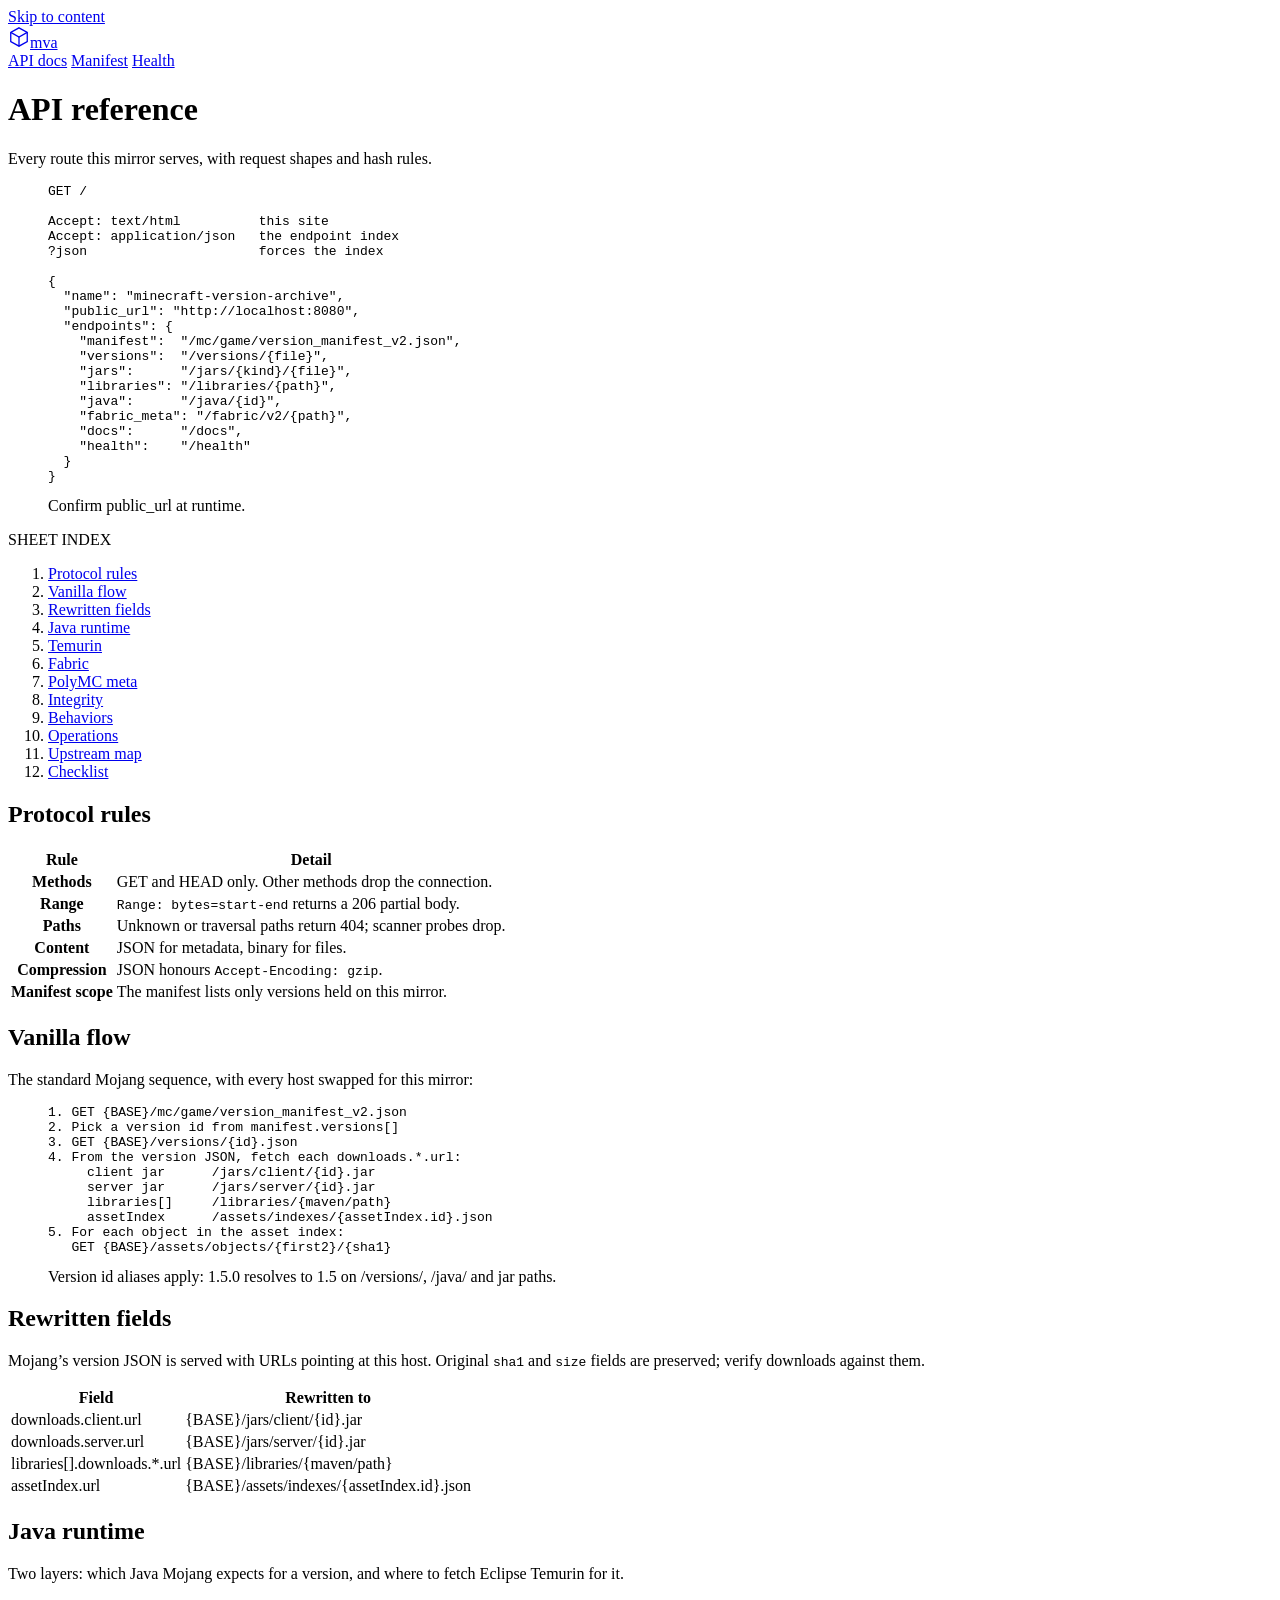
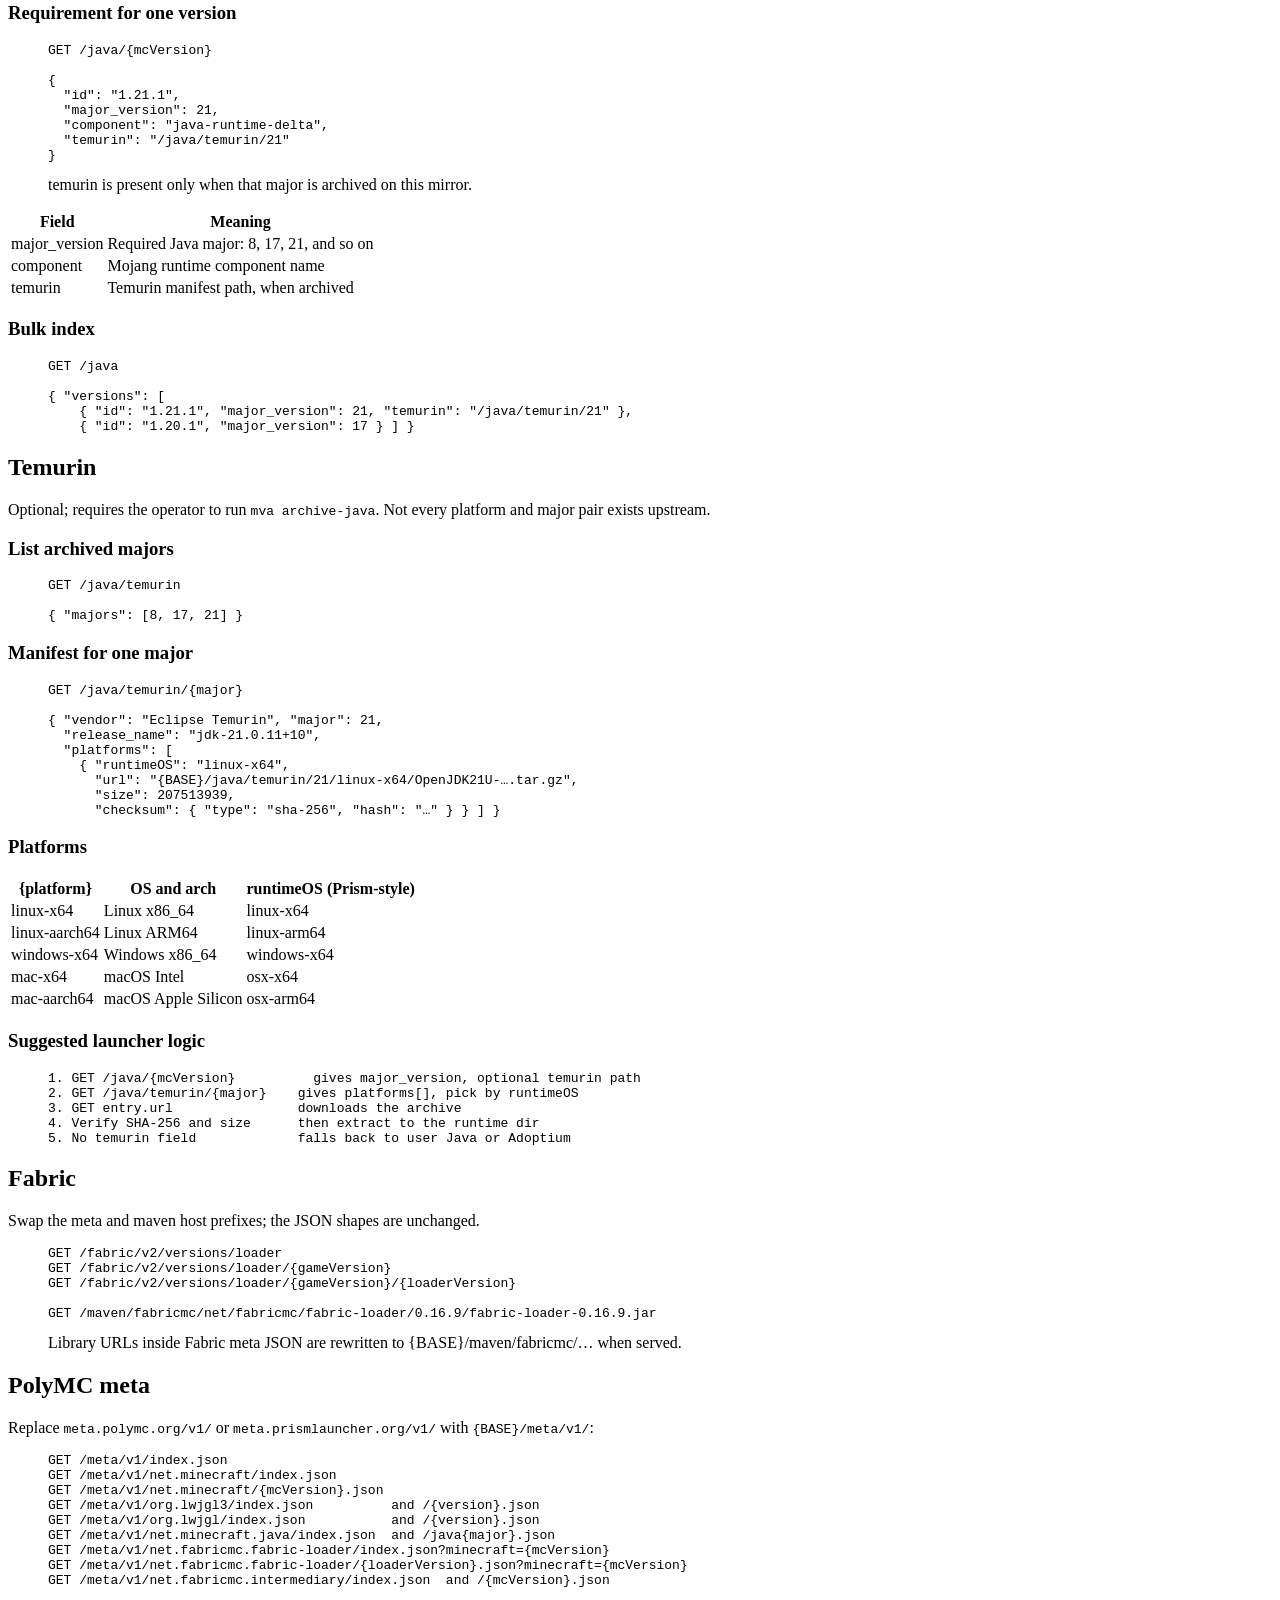
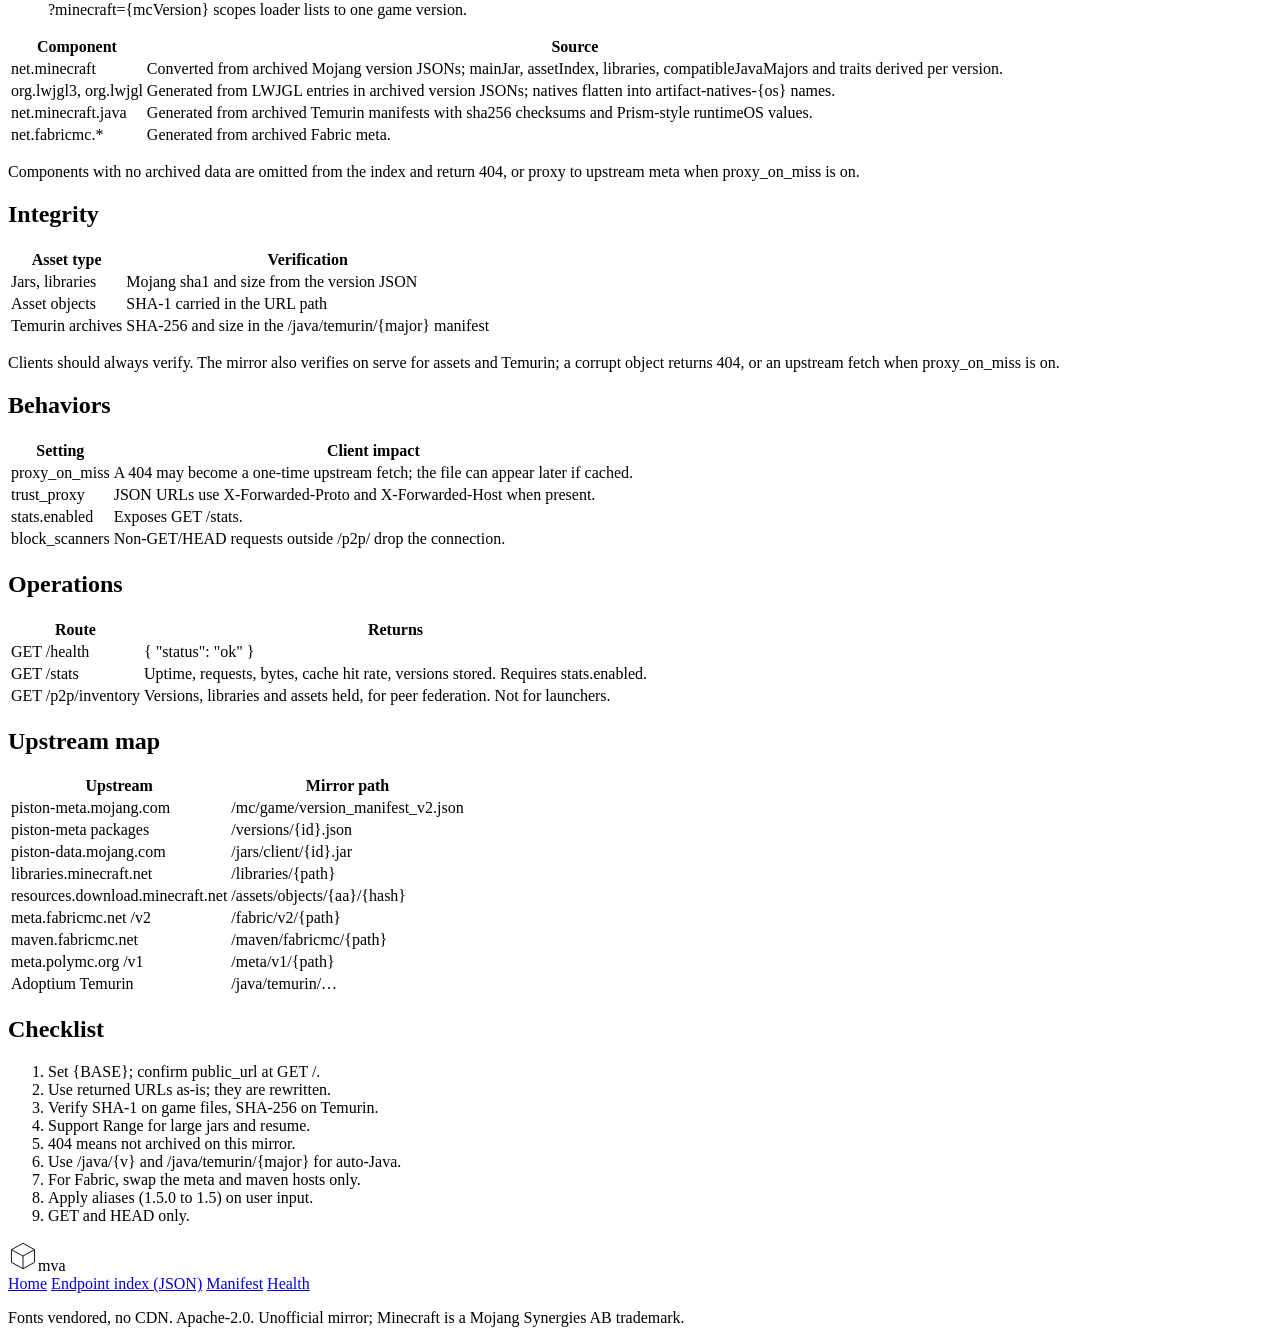
==== internal/server/web/docs.html @ 9196fa39 "Add embedded instance site and API docs Serve a self-contained page at / for browsers (JSON index ke" ====
<!doctype html>
<html lang="en">
<head>
<meta charset="utf-8">
<meta name="viewport" content="width=device-width, initial-scale=1">
<title>API reference · minecraft-version-archive</title>
<meta name="description" content="HTTP API reference for a minecraft-version-archive mirror: routes, response shapes, hash rules and launcher integration.">
<link rel="preload" href="/web/fonts/bungee-latin-400-normal.woff2" as="font" type="font/woff2" crossorigin>
<link rel="preload" href="/web/fonts/chivo-latin-400-normal.woff2" as="font" type="font/woff2" crossorigin>
<link rel="stylesheet" href="/web/site.css">
<link rel="icon" href="data:image/svg+xml,%3Csvg xmlns='http://www.w3.org/2000/svg' viewBox='0 0 24 24' fill='none' stroke='%23a9c8e8' stroke-width='1.4'%3E%3Cpath d='M12 2l9 5v10l-9 5-9-5V7z'/%3E%3Cpath d='M3 7l9 5 9-5'/%3E%3Cpath d='M12 12v10'/%3E%3C/svg%3E">
<script>document.documentElement.classList.add('js');</script>
</head>
<body>
<a class="skip" href="#main">Skip to content</a>

<nav class="nav">
  <div class="nav__bar">
    <a class="nav__home" href="/" aria-label="minecraft-version-archive home"><svg width="22" height="22" viewBox="0 0 24 24" fill="none" stroke="currentColor" stroke-width="1.4" aria-hidden="true"><path d="M12 2l9 5v10l-9 5-9-5V7z"/><path d="M3 7l9 5 9-5"/><path d="M12 12v10"/></svg>mva</a>
    <div class="nav__links">
      <a href="/docs" aria-current="page">API docs</a>
      <a href="/mc/game/version_manifest_v2.json">Manifest</a>
      <a href="/health">Health</a>
    </div>
  </div>
</nav>

<header class="doc-hero">
  <div class="container">
    <div class="doc-hero__grid">
      <div>
        <h1>API reference</h1>
        <p class="lead">Every route this mirror serves, with request shapes and hash rules.</p>
      </div>
      <figure class="fig crt">
        <pre>GET /

Accept: text/html          this site
Accept: application/json   the endpoint index
?json                      forces the index

{
  "name": "minecraft-version-archive",
  "public_url": "http://localhost:8080",
  "endpoints": {
    "manifest":  "/mc/game/version_manifest_v2.json",
    "versions":  "/versions/{file}",
    "jars":      "/jars/{kind}/{file}",
    "libraries": "/libraries/{path}",
    "java":      "/java/{id}",
    "fabric_meta": "/fabric/v2/{path}",
    "docs":      "/docs",
    "health":    "/health"
  }
}</pre>
        <figcaption>Confirm public_url at runtime.</figcaption>
      </figure>
    </div>
  </div>
</header>

<main id="main">
  <div class="container">
    <div class="doc-grid">
      <nav class="doc-rail" aria-label="Contents">
        <div class="doc-rail__title">SHEET INDEX</div>
        <ol>
          <li><a href="#protocol">Protocol rules</a></li>
          <li><a href="#vanilla">Vanilla flow</a></li>
          <li><a href="#rewrites">Rewritten fields</a></li>
          <li><a href="#java">Java runtime</a></li>
          <li><a href="#temurin">Temurin</a></li>
          <li><a href="#fabric">Fabric</a></li>
          <li><a href="#polymc">PolyMC meta</a></li>
          <li><a href="#integrity">Integrity</a></li>
          <li><a href="#behaviors">Behaviors</a></li>
          <li><a href="#operations">Operations</a></li>
          <li><a href="#cheatsheet">Upstream map</a></li>
          <li><a href="#checklist">Checklist</a></li>
        </ol>
      </nav>

      <div class="doc-body">

        <section id="protocol" aria-labelledby="h-protocol">
          <h2 id="h-protocol">Protocol rules</h2>
          <div class="spec-wrap">
            <table class="spec">
              <thead><tr><th scope="col">Rule</th><th scope="col">Detail</th></tr></thead>
              <tbody>
                <tr><th scope="row">Methods</th><td>GET and HEAD only. Other methods drop the connection.</td></tr>
                <tr><th scope="row">Range</th><td><code>Range: bytes=start-end</code> returns a 206 partial body.</td></tr>
                <tr><th scope="row">Paths</th><td>Unknown or traversal paths return 404; scanner probes drop.</td></tr>
                <tr><th scope="row">Content</th><td>JSON for metadata, binary for files.</td></tr>
                <tr><th scope="row">Compression</th><td>JSON honours <code>Accept-Encoding: gzip</code>.</td></tr>
                <tr><th scope="row">Manifest scope</th><td>The manifest lists only versions held on this mirror.</td></tr>
              </tbody>
            </table>
          </div>
        </section>

        <section id="vanilla" aria-labelledby="h-vanilla">
          <h2 id="h-vanilla">Vanilla flow</h2>
          <p>The standard Mojang sequence, with every host swapped for this mirror:</p>
          <figure class="fig crt">
            <pre>1. GET {BASE}/mc/game/version_manifest_v2.json
2. Pick a version id from manifest.versions[]
3. GET {BASE}/versions/{id}.json
4. From the version JSON, fetch each downloads.*.url:
     client jar      /jars/client/{id}.jar
     server jar      /jars/server/{id}.jar
     libraries[]     /libraries/{maven/path}
     assetIndex      /assets/indexes/{assetIndex.id}.json
5. For each object in the asset index:
   GET {BASE}/assets/objects/{first2}/{sha1}</pre>
            <figcaption>Version id aliases apply: 1.5.0 resolves to 1.5 on /versions/, /java/ and jar paths.</figcaption>
          </figure>
        </section>

        <section id="rewrites" aria-labelledby="h-rewrites">
          <h2 id="h-rewrites">Rewritten fields</h2>
          <p>Mojang’s version JSON is served with URLs pointing at this host. Original <code>sha1</code> and <code>size</code> fields are preserved; verify downloads against them.</p>
          <div class="spec-wrap">
            <table class="spec">
              <thead><tr><th scope="col">Field</th><th scope="col">Rewritten to</th></tr></thead>
              <tbody>
                <tr><td class="mono">downloads.client.url</td><td class="mono">{BASE}/jars/client/{id}.jar</td></tr>
                <tr><td class="mono">downloads.server.url</td><td class="mono">{BASE}/jars/server/{id}.jar</td></tr>
                <tr><td class="mono">libraries[].downloads.*.url</td><td class="mono">{BASE}/libraries/{maven/path}</td></tr>
                <tr><td class="mono">assetIndex.url</td><td class="mono">{BASE}/assets/indexes/{assetIndex.id}.json</td></tr>
              </tbody>
            </table>
          </div>
        </section>

        <section id="java" aria-labelledby="h-java">
          <h2 id="h-java">Java runtime</h2>
          <p>Two layers: which Java Mojang expects for a version, and where to fetch Eclipse Temurin for it.</p>
          <h3>Requirement for one version</h3>
          <figure class="fig crt">
            <pre>GET /java/{mcVersion}

{
  "id": "1.21.1",
  "major_version": 21,
  "component": "java-runtime-delta",
  "temurin": "/java/temurin/21"
}</pre>
            <figcaption>temurin is present only when that major is archived on this mirror.</figcaption>
          </figure>
          <div class="spec-wrap">
            <table class="spec">
              <thead><tr><th scope="col">Field</th><th scope="col">Meaning</th></tr></thead>
              <tbody>
                <tr><td class="mono">major_version</td><td>Required Java major: 8, 17, 21, and so on</td></tr>
                <tr><td class="mono">component</td><td>Mojang runtime component name</td></tr>
                <tr><td class="mono">temurin</td><td>Temurin manifest path, when archived</td></tr>
              </tbody>
            </table>
          </div>
          <h3>Bulk index</h3>
          <figure class="fig crt">
            <pre>GET /java

{ "versions": [
    { "id": "1.21.1", "major_version": 21, "temurin": "/java/temurin/21" },
    { "id": "1.20.1", "major_version": 17 } ] }</pre>
          </figure>
        </section>

        <section id="temurin" aria-labelledby="h-temurin">
          <h2 id="h-temurin">Temurin</h2>
          <p>Optional; requires the operator to run <code>mva archive-java</code>. Not every platform and major pair exists upstream.</p>
          <h3>List archived majors</h3>
          <figure class="fig crt"><pre>GET /java/temurin

{ "majors": [8, 17, 21] }</pre></figure>
          <h3>Manifest for one major</h3>
          <figure class="fig crt">
            <pre>GET /java/temurin/{major}

{ "vendor": "Eclipse Temurin", "major": 21,
  "release_name": "jdk-21.0.11+10",
  "platforms": [
    { "runtimeOS": "linux-x64",
      "url": "{BASE}/java/temurin/21/linux-x64/OpenJDK21U-….tar.gz",
      "size": 207513939,
      "checksum": { "type": "sha-256", "hash": "…" } } ] }</pre>
          </figure>
          <h3>Platforms</h3>
          <div class="spec-wrap">
            <table class="spec">
              <thead><tr><th scope="col">{platform}</th><th scope="col">OS and arch</th><th scope="col">runtimeOS (Prism-style)</th></tr></thead>
              <tbody>
                <tr><td class="mono">linux-x64</td><td>Linux x86_64</td><td class="mono">linux-x64</td></tr>
                <tr><td class="mono">linux-aarch64</td><td>Linux ARM64</td><td class="mono">linux-arm64</td></tr>
                <tr><td class="mono">windows-x64</td><td>Windows x86_64</td><td class="mono">windows-x64</td></tr>
                <tr><td class="mono">mac-x64</td><td>macOS Intel</td><td class="mono">osx-x64</td></tr>
                <tr><td class="mono">mac-aarch64</td><td>macOS Apple Silicon</td><td class="mono">osx-arm64</td></tr>
              </tbody>
            </table>
          </div>
          <h3>Suggested launcher logic</h3>
          <figure class="fig crt">
            <pre>1. GET /java/{mcVersion}          gives major_version, optional temurin path
2. GET /java/temurin/{major}    gives platforms[], pick by runtimeOS
3. GET entry.url                downloads the archive
4. Verify SHA-256 and size      then extract to the runtime dir
5. No temurin field             falls back to user Java or Adoptium</pre>
          </figure>
        </section>

        <section id="fabric" aria-labelledby="h-fabric">
          <h2 id="h-fabric">Fabric</h2>
          <p>Swap the meta and maven host prefixes; the JSON shapes are unchanged.</p>
          <figure class="fig crt">
            <pre>GET /fabric/v2/versions/loader
GET /fabric/v2/versions/loader/{gameVersion}
GET /fabric/v2/versions/loader/{gameVersion}/{loaderVersion}

GET /maven/fabricmc/net/fabricmc/fabric-loader/0.16.9/fabric-loader-0.16.9.jar</pre>
            <figcaption>Library URLs inside Fabric meta JSON are rewritten to {BASE}/maven/fabricmc/… when served.</figcaption>
          </figure>
        </section>

        <section id="polymc" aria-labelledby="h-polymc">
          <h2 id="h-polymc">PolyMC meta</h2>
          <p>Replace <code>meta.polymc.org/v1/</code> or <code>meta.prismlauncher.org/v1/</code> with <code>{BASE}/meta/v1/</code>:</p>
          <figure class="fig crt">
            <pre>GET /meta/v1/index.json
GET /meta/v1/net.minecraft/index.json
GET /meta/v1/net.minecraft/{mcVersion}.json
GET /meta/v1/org.lwjgl3/index.json          and /{version}.json
GET /meta/v1/org.lwjgl/index.json           and /{version}.json
GET /meta/v1/net.minecraft.java/index.json  and /java{major}.json
GET /meta/v1/net.fabricmc.fabric-loader/index.json?minecraft={mcVersion}
GET /meta/v1/net.fabricmc.fabric-loader/{loaderVersion}.json?minecraft={mcVersion}
GET /meta/v1/net.fabricmc.intermediary/index.json  and /{mcVersion}.json</pre>
            <figcaption>?minecraft={mcVersion} scopes loader lists to one game version.</figcaption>
          </figure>
          <div class="spec-wrap">
            <table class="spec">
              <thead><tr><th scope="col">Component</th><th scope="col">Source</th></tr></thead>
              <tbody>
                <tr><td class="mono">net.minecraft</td><td>Converted from archived Mojang version JSONs; mainJar, assetIndex, libraries, compatibleJavaMajors and traits derived per version.</td></tr>
                <tr><td class="mono">org.lwjgl3, org.lwjgl</td><td>Generated from LWJGL entries in archived version JSONs; natives flatten into artifact-natives-{os} names.</td></tr>
                <tr><td class="mono">net.minecraft.java</td><td>Generated from archived Temurin manifests with sha256 checksums and Prism-style runtimeOS values.</td></tr>
                <tr><td class="mono">net.fabricmc.*</td><td>Generated from archived Fabric meta.</td></tr>
              </tbody>
            </table>
          </div>
          <p>Components with no archived data are omitted from the index and return 404, or proxy to upstream meta when proxy_on_miss is on.</p>
        </section>

        <section id="integrity" aria-labelledby="h-integrity">
          <h2 id="h-integrity">Integrity</h2>
          <div class="spec-wrap">
            <table class="spec">
              <thead><tr><th scope="col">Asset type</th><th scope="col">Verification</th></tr></thead>
              <tbody>
                <tr><td>Jars, libraries</td><td>Mojang sha1 and size from the version JSON</td></tr>
                <tr><td>Asset objects</td><td>SHA-1 carried in the URL path</td></tr>
                <tr><td>Temurin archives</td><td>SHA-256 and size in the /java/temurin/{major} manifest</td></tr>
              </tbody>
            </table>
          </div>
          <p>Clients should always verify. The mirror also verifies on serve for assets and Temurin; a corrupt object returns 404, or an upstream fetch when proxy_on_miss is on.</p>
        </section>

        <section id="behaviors" aria-labelledby="h-behaviors">
          <h2 id="h-behaviors">Behaviors</h2>
          <div class="spec-wrap">
            <table class="spec">
              <thead><tr><th scope="col">Setting</th><th scope="col">Client impact</th></tr></thead>
              <tbody>
                <tr><td class="mono">proxy_on_miss</td><td>A 404 may become a one-time upstream fetch; the file can appear later if cached.</td></tr>
                <tr><td class="mono">trust_proxy</td><td>JSON URLs use X-Forwarded-Proto and X-Forwarded-Host when present.</td></tr>
                <tr><td class="mono">stats.enabled</td><td>Exposes GET /stats.</td></tr>
                <tr><td class="mono">block_scanners</td><td>Non-GET/HEAD requests outside /p2p/ drop the connection.</td></tr>
              </tbody>
            </table>
          </div>
        </section>

        <section id="operations" aria-labelledby="h-operations">
          <h2 id="h-operations">Operations</h2>
          <div class="spec-wrap">
            <table class="spec">
              <thead><tr><th scope="col">Route</th><th scope="col">Returns</th></tr></thead>
              <tbody>
                <tr><td class="mono">GET /health</td><td class="mono">{ "status": "ok" }</td></tr>
                <tr><td class="mono">GET /stats</td><td>Uptime, requests, bytes, cache hit rate, versions stored. Requires stats.enabled.</td></tr>
                <tr><td class="mono">GET /p2p/inventory</td><td>Versions, libraries and assets held, for peer federation. Not for launchers.</td></tr>
              </tbody>
            </table>
          </div>
        </section>

        <section id="cheatsheet" aria-labelledby="h-cheatsheet">
          <h2 id="h-cheatsheet">Upstream map</h2>
          <div class="spec-wrap">
            <table class="spec">
              <thead><tr><th scope="col">Upstream</th><th scope="col">Mirror path</th></tr></thead>
              <tbody>
                <tr><td class="mono">piston-meta.mojang.com</td><td class="mono">/mc/game/version_manifest_v2.json</td></tr>
                <tr><td class="mono">piston-meta packages</td><td class="mono">/versions/{id}.json</td></tr>
                <tr><td class="mono">piston-data.mojang.com</td><td class="mono">/jars/client/{id}.jar</td></tr>
                <tr><td class="mono">libraries.minecraft.net</td><td class="mono">/libraries/{path}</td></tr>
                <tr><td class="mono">resources.download.minecraft.net</td><td class="mono">/assets/objects/{aa}/{hash}</td></tr>
                <tr><td class="mono">meta.fabricmc.net /v2</td><td class="mono">/fabric/v2/{path}</td></tr>
                <tr><td class="mono">maven.fabricmc.net</td><td class="mono">/maven/fabricmc/{path}</td></tr>
                <tr><td class="mono">meta.polymc.org /v1</td><td class="mono">/meta/v1/{path}</td></tr>
                <tr><td class="mono">Adoptium Temurin</td><td class="mono">/java/temurin/…</td></tr>
              </tbody>
            </table>
          </div>
        </section>

        <section id="checklist" aria-labelledby="h-checklist">
          <h2 id="h-checklist">Checklist</h2>
          <ol class="list doc-check">
            <li>Set {BASE}; confirm public_url at GET /.</li>
            <li>Use returned URLs as-is; they are rewritten.</li>
            <li>Verify SHA-1 on game files, SHA-256 on Temurin.</li>
            <li>Support Range for large jars and resume.</li>
            <li>404 means not archived on this mirror.</li>
            <li>Use /java/{v} and /java/temurin/{major} for auto-Java.</li>
            <li>For Fabric, swap the meta and maven hosts only.</li>
            <li>Apply aliases (1.5.0 to 1.5) on user input.</li>
            <li>GET and HEAD only.</li>
          </ol>
        </section>

      </div>
    </div>
  </div>
</main>

<footer class="footer">
  <div class="container">
    <div class="footer__mark"><svg width="30" height="30" viewBox="0 0 52 52" fill="none" stroke="currentColor" stroke-width="1.6" aria-hidden="true"><path d="M26 4l20 11v22L26 48 6 37V15z"/><path d="M6 15l20 11 20-11"/><path d="M26 26v22"/></svg>mva</div>
    <nav class="footer__links" aria-label="Footer">
      <a href="/">Home</a>
      <a href="/?json">Endpoint index (JSON)</a>
      <a href="/mc/game/version_manifest_v2.json">Manifest</a>
      <a href="/health">Health</a>
    </nav>
    <p class="footer__colophon">Fonts vendored, no CDN. Apache-2.0. Unofficial mirror; Minecraft is a Mojang Synergies AB trademark.</p>
  </div>
</footer>

<script src="/web/site.js" defer></script>
</body>
</html>
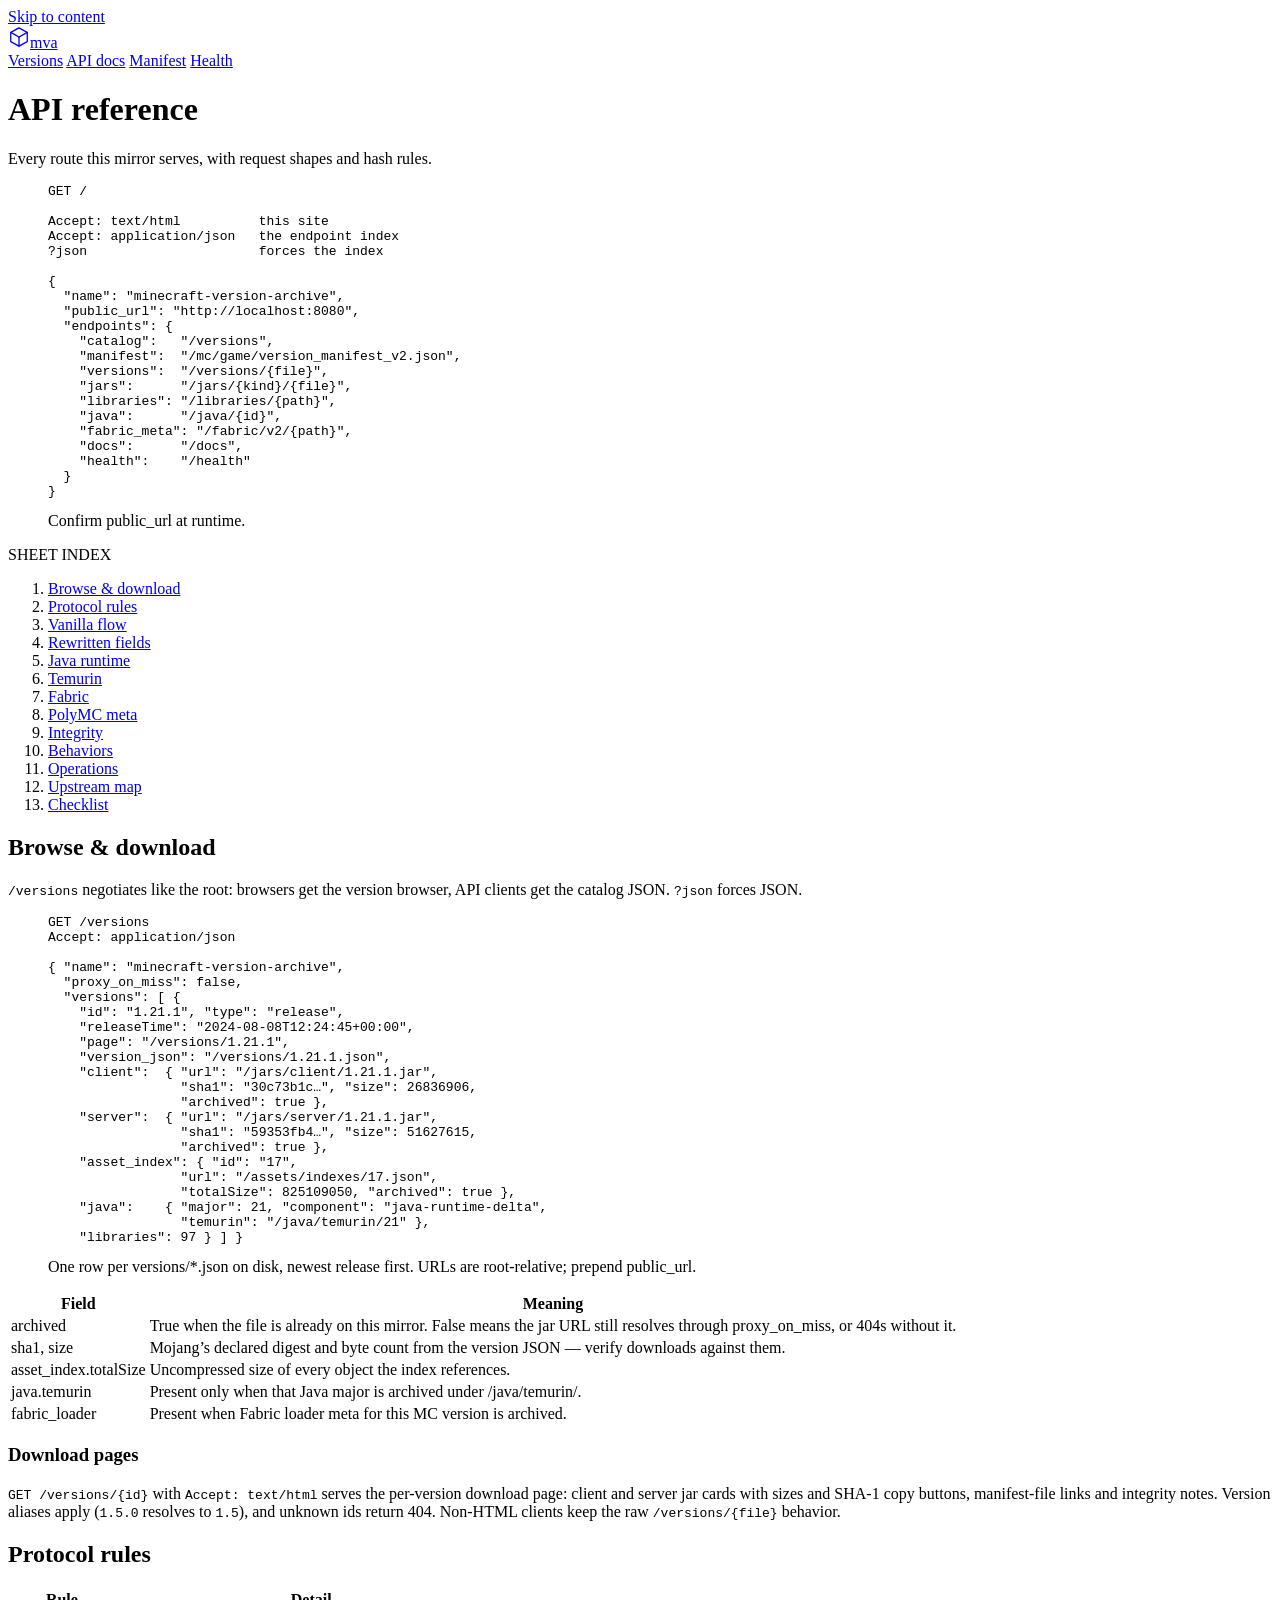
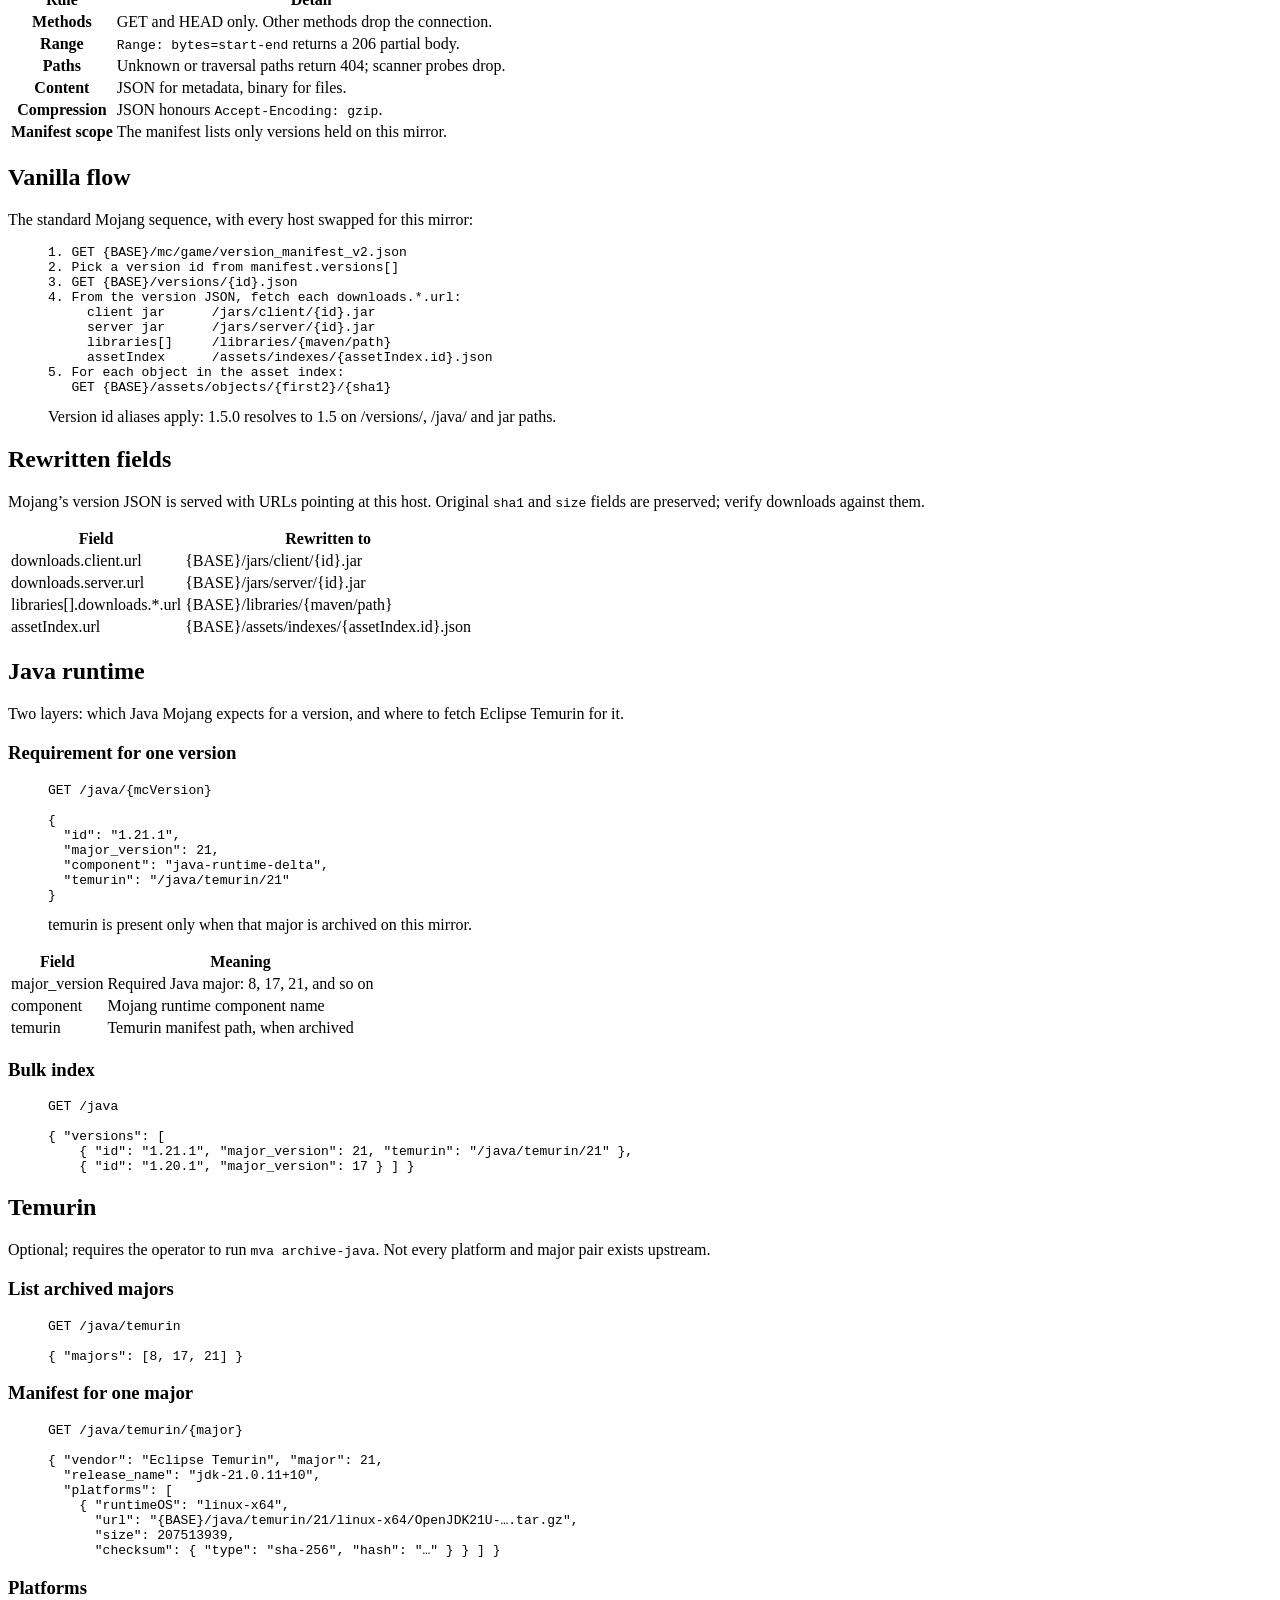
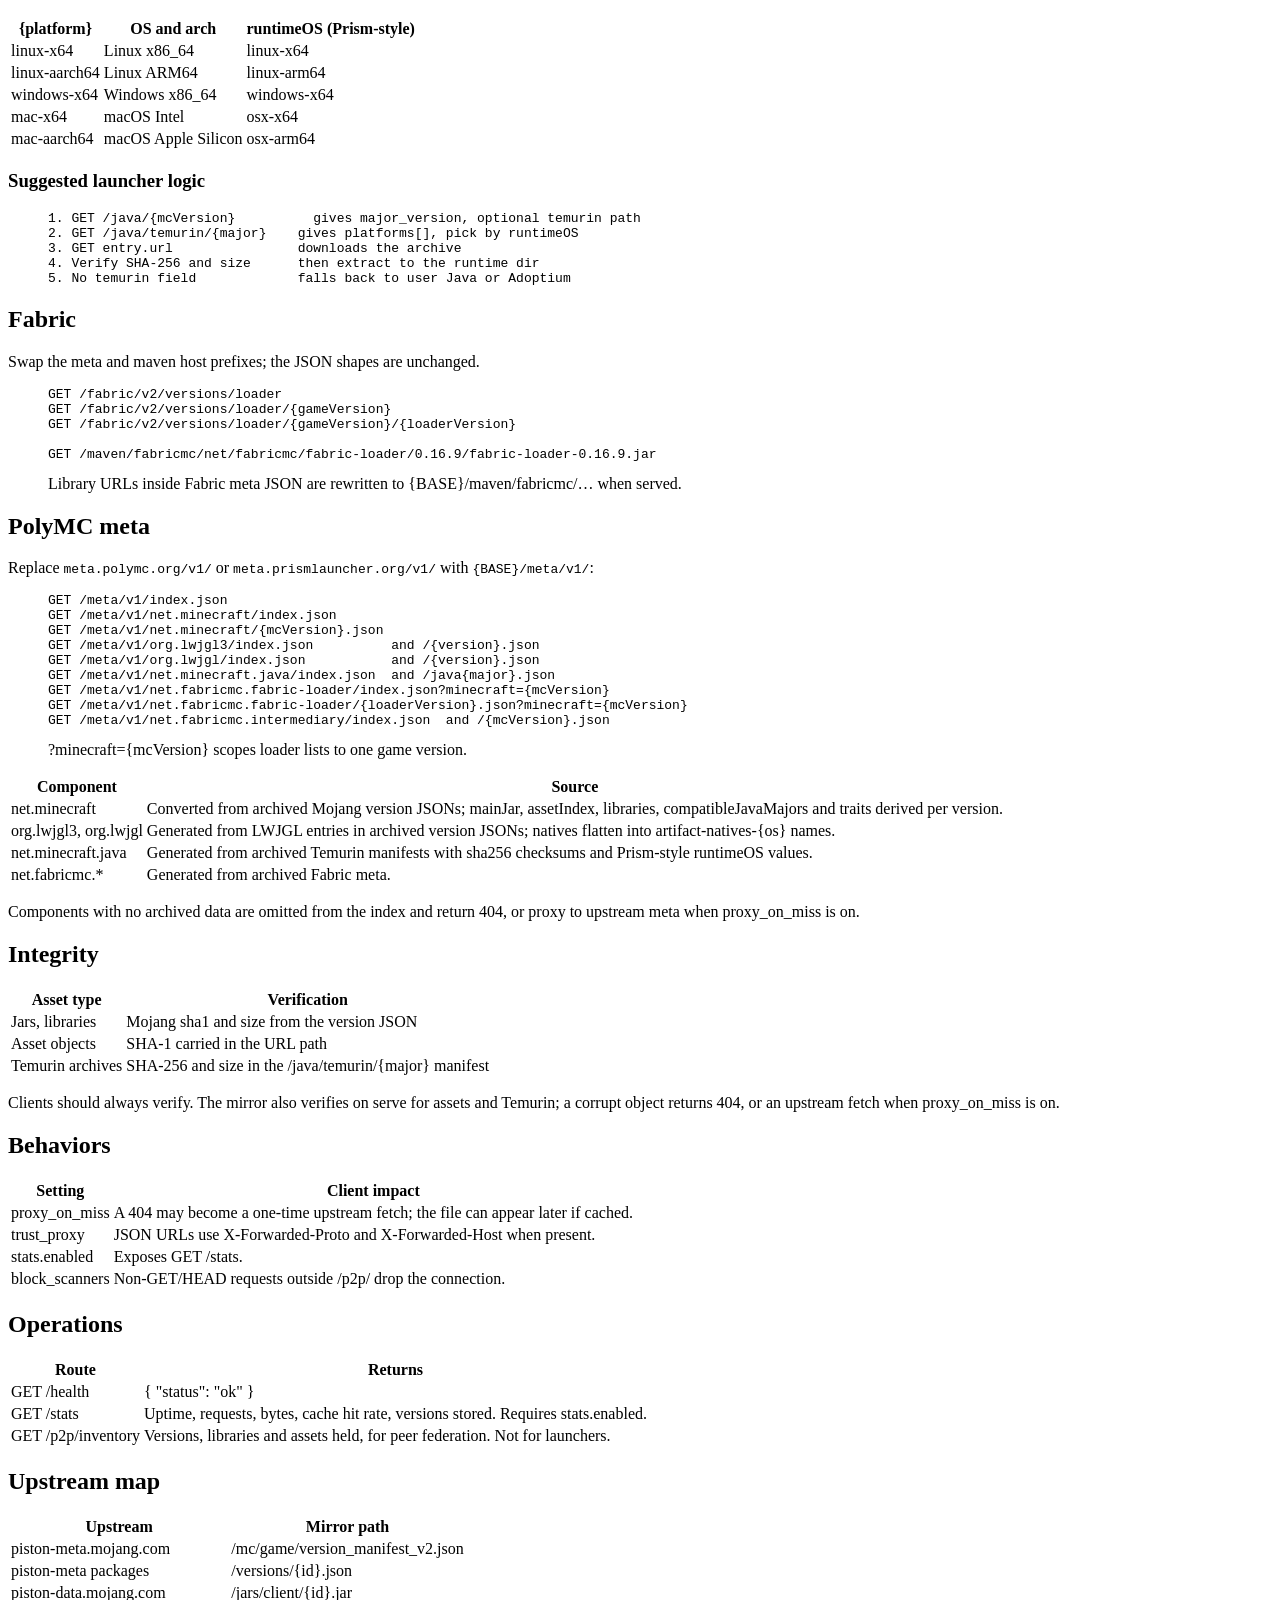
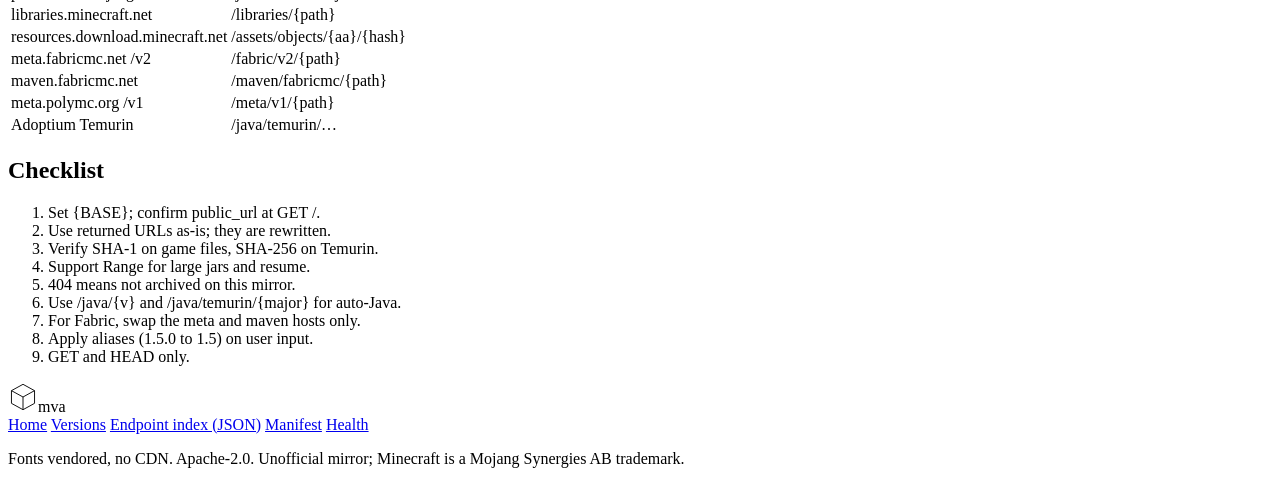
==== commit 9a96a695: "Add /versions catalog and per-version download pages The mirror already stores client and server jar" ====
--- a/internal/server/web/docs.html
+++ b/internal/server/web/docs.html
@@ -18,6 +18,7 @@
   <div class="nav__bar">
     <a class="nav__home" href="/" aria-label="minecraft-version-archive home"><svg width="22" height="22" viewBox="0 0 24 24" fill="none" stroke="currentColor" stroke-width="1.4" aria-hidden="true"><path d="M12 2l9 5v10l-9 5-9-5V7z"/><path d="M3 7l9 5 9-5"/><path d="M12 12v10"/></svg>mva</a>
     <div class="nav__links">
+      <a href="/versions">Versions</a>
       <a href="/docs" aria-current="page">API docs</a>
       <a href="/mc/game/version_manifest_v2.json">Manifest</a>
       <a href="/health">Health</a>
@@ -43,6 +44,7 @@
   "name": "minecraft-version-archive",
   "public_url": "http://localhost:8080",
   "endpoints": {
+    "catalog":   "/versions",
     "manifest":  "/mc/game/version_manifest_v2.json",
     "versions":  "/versions/{file}",
     "jars":      "/jars/{kind}/{file}",
@@ -65,6 +67,7 @@
       <nav class="doc-rail" aria-label="Contents">
         <div class="doc-rail__title">SHEET INDEX</div>
         <ol>
+          <li><a href="#browse">Browse &amp; download</a></li>
           <li><a href="#protocol">Protocol rules</a></li>
           <li><a href="#vanilla">Vanilla flow</a></li>
           <li><a href="#rewrites">Rewritten fields</a></li>
@@ -82,6 +85,50 @@
 
       <div class="doc-body">
 
+        <section id="browse" aria-labelledby="h-browse">
+          <h2 id="h-browse">Browse &amp; download</h2>
+          <p><code>/versions</code> negotiates like the root: browsers get the version browser, API clients get the catalog JSON. <code>?json</code> forces JSON.</p>
+          <figure class="fig crt">
+            <pre>GET /versions
+Accept: application/json
+
+{ "name": "minecraft-version-archive",
+  "proxy_on_miss": false,
+  "versions": [ {
+    "id": "1.21.1", "type": "release",
+    "releaseTime": "2024-08-08T12:24:45+00:00",
+    "page": "/versions/1.21.1",
+    "version_json": "/versions/1.21.1.json",
+    "client":  { "url": "/jars/client/1.21.1.jar",
+                 "sha1": "30c73b1c…", "size": 26836906,
+                 "archived": true },
+    "server":  { "url": "/jars/server/1.21.1.jar",
+                 "sha1": "59353fb4…", "size": 51627615,
+                 "archived": true },
+    "asset_index": { "id": "17",
+                 "url": "/assets/indexes/17.json",
+                 "totalSize": 825109050, "archived": true },
+    "java":    { "major": 21, "component": "java-runtime-delta",
+                 "temurin": "/java/temurin/21" },
+    "libraries": 97 } ] }</pre>
+            <figcaption>One row per versions/*.json on disk, newest release first. URLs are root-relative; prepend public_url.</figcaption>
+          </figure>
+          <div class="spec-wrap">
+            <table class="spec">
+              <thead><tr><th scope="col">Field</th><th scope="col">Meaning</th></tr></thead>
+              <tbody>
+                <tr><td class="mono">archived</td><td>True when the file is already on this mirror. False means the jar URL still resolves through proxy_on_miss, or 404s without it.</td></tr>
+                <tr><td class="mono">sha1, size</td><td>Mojang’s declared digest and byte count from the version JSON — verify downloads against them.</td></tr>
+                <tr><td class="mono">asset_index.totalSize</td><td>Uncompressed size of every object the index references.</td></tr>
+                <tr><td class="mono">java.temurin</td><td>Present only when that Java major is archived under /java/temurin/.</td></tr>
+                <tr><td class="mono">fabric_loader</td><td>Present when Fabric loader meta for this MC version is archived.</td></tr>
+              </tbody>
+            </table>
+          </div>
+          <h3>Download pages</h3>
+          <p><code>GET /versions/{id}</code> with <code>Accept: text/html</code> serves the per-version download page: client and server jar cards with sizes and SHA-1 copy buttons, manifest-file links and integrity notes. Version aliases apply (<code>1.5.0</code> resolves to <code>1.5</code>), and unknown ids return 404. Non-HTML clients keep the raw <code>/versions/{file}</code> behavior.</p>
+        </section>
+
         <section id="protocol" aria-labelledby="h-protocol">
           <h2 id="h-protocol">Protocol rules</h2>
           <div class="spec-wrap">
@@ -341,6 +388,7 @@
     <div class="footer__mark"><svg width="30" height="30" viewBox="0 0 52 52" fill="none" stroke="currentColor" stroke-width="1.6" aria-hidden="true"><path d="M26 4l20 11v22L26 48 6 37V15z"/><path d="M6 15l20 11 20-11"/><path d="M26 26v22"/></svg>mva</div>
     <nav class="footer__links" aria-label="Footer">
       <a href="/">Home</a>
+      <a href="/versions">Versions</a>
       <a href="/?json">Endpoint index (JSON)</a>
       <a href="/mc/game/version_manifest_v2.json">Manifest</a>
       <a href="/health">Health</a>
